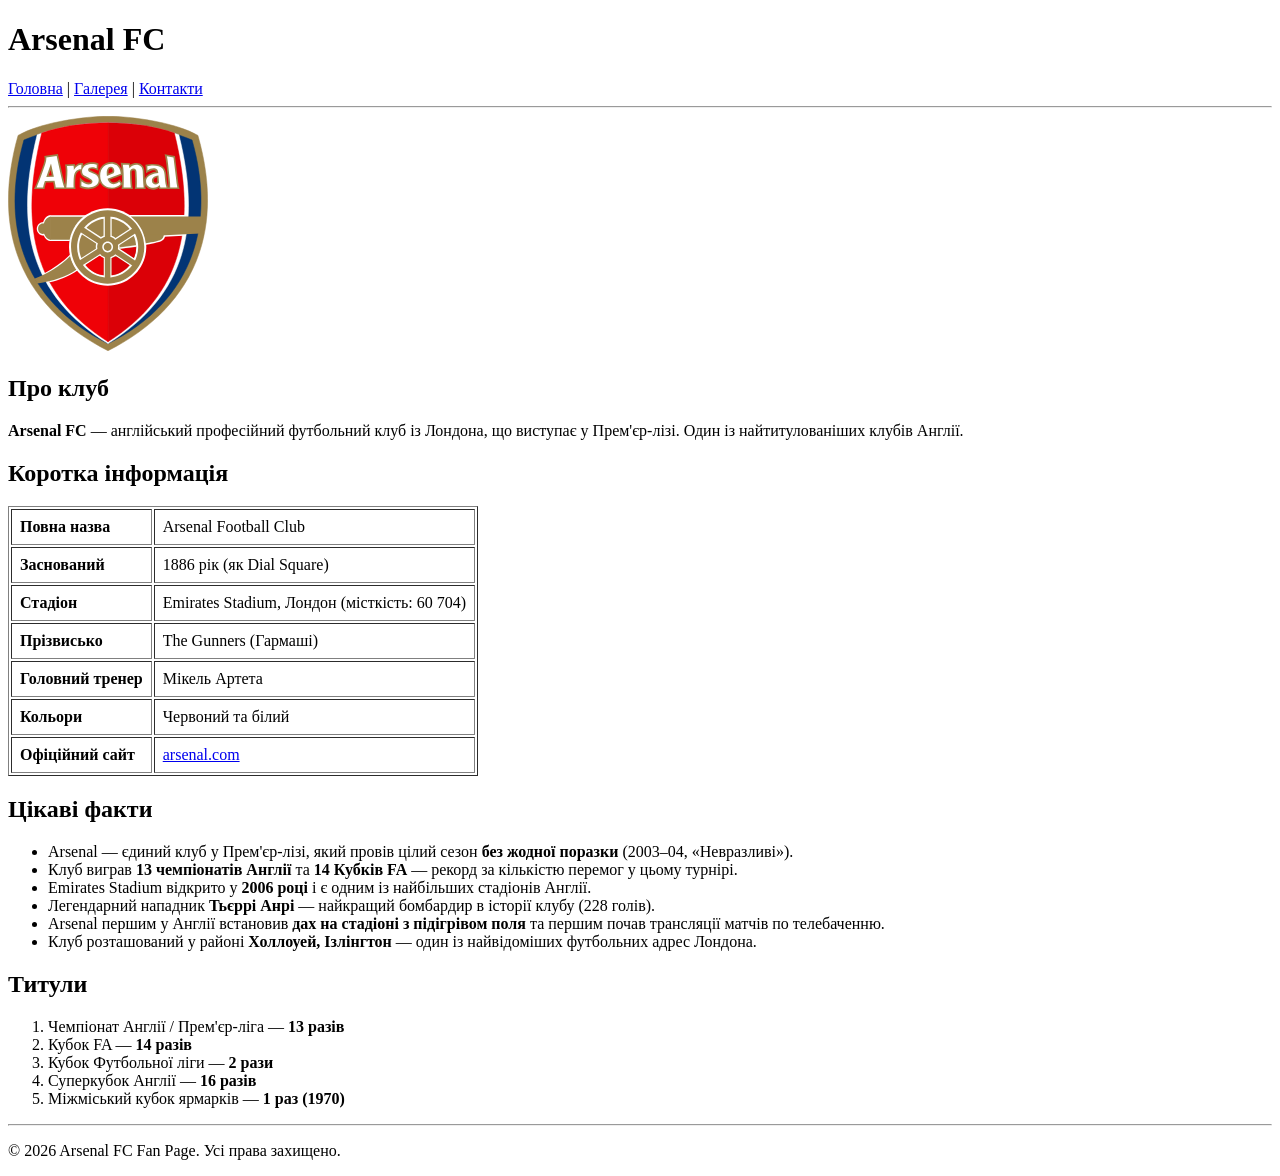
==== index.html @ 2aa46357 "Add Arsenal FC fan website Three-page HTML site about Arsenal FC: main page with club info and facts" ====
<!DOCTYPE html>
<html lang="uk">
<head>
    <meta charset="UTF-8">
    <title>Arsenal FC</title>
</head>
<body>

    <header>
        <h1>Arsenal FC</h1>
        <nav>
            <a href="index.html">Головна</a> |
            <a href="pages/gallery.html">Галерея</a> |
            <a href="pages/contact.html">Контакти</a>
        </nav>
        <hr>
    </header>

    <main>
        <section>
            <img src="photo/arsenal-logo.svg" alt="Arsenal FC логотип" width="200">

            <h2>Про клуб</h2>
            <p>
                <strong>Arsenal FC</strong> — англійський професійний футбольний клуб із Лондона,
                що виступає у Прем'єр-лізі. Один із найтитулованіших клубів Англії.
            </p>
        </section>

        <section>
            <h2>Коротка інформація</h2>
            <table border="1" cellpadding="8">
                <tr>
                    <td><strong>Повна назва</strong></td>
                    <td>Arsenal Football Club</td>
                </tr>
                <tr>
                    <td><strong>Заснований</strong></td>
                    <td>1886 рік (як Dial Square)</td>
                </tr>
                <tr>
                    <td><strong>Стадіон</strong></td>
                    <td>Emirates Stadium, Лондон (місткість: 60 704)</td>
                </tr>
                <tr>
                    <td><strong>Прізвисько</strong></td>
                    <td>The Gunners (Гармаші)</td>
                </tr>
                <tr>
                    <td><strong>Головний тренер</strong></td>
                    <td>Мікель Артета</td>
                </tr>
                <tr>
                    <td><strong>Кольори</strong></td>
                    <td>Червоний та білий</td>
                </tr>
                <tr>
                    <td><strong>Офіційний сайт</strong></td>
                    <td><a href="https://www.arsenal.com" target="_blank">arsenal.com</a></td>
                </tr>
            </table>
        </section>

        <section>
            <h2>Цікаві факти</h2>
            <ul>
                <li>Arsenal — єдиний клуб у Прем'єр-лізі, який провів цілий сезон <strong>без жодної поразки</strong> (2003–04, «Невразливі»).</li>
                <li>Клуб виграв <strong>13 чемпіонатів Англії</strong> та <strong>14 Кубків FA</strong> — рекорд за кількістю перемог у цьому турнірі.</li>
                <li>Emirates Stadium відкрито у <strong>2006 році</strong> і є одним із найбільших стадіонів Англії.</li>
                <li>Легендарний нападник <strong>Тьєррі Анрі</strong> — найкращий бомбардир в історії клубу (228 голів).</li>
                <li>Arsenal першим у Англії встановив <strong>дах на стадіоні з підігрівом поля</strong> та першим почав трансляції матчів по телебаченню.</li>
                <li>Клуб розташований у районі <strong>Холлоуей, Ізлінгтон</strong> — один із найвідоміших футбольних адрес Лондона.</li>
            </ul>
        </section>

        <section>
            <h2>Титули</h2>
            <ol>
                <li>Чемпіонат Англії / Прем'єр-ліга — <strong>13 разів</strong></li>
                <li>Кубок FA — <strong>14 разів</strong></li>
                <li>Кубок Футбольної ліги — <strong>2 рази</strong></li>
                <li>Суперкубок Англії — <strong>16 разів</strong></li>
                <li>Міжміський кубок ярмарків — <strong>1 раз (1970)</strong></li>
            </ol>
        </section>
    </main>

    <hr>
    <footer>
        <p>&copy; 2026 Arsenal FC Fan Page. Усі права захищено.</p>
    </footer>

</body>
</html>
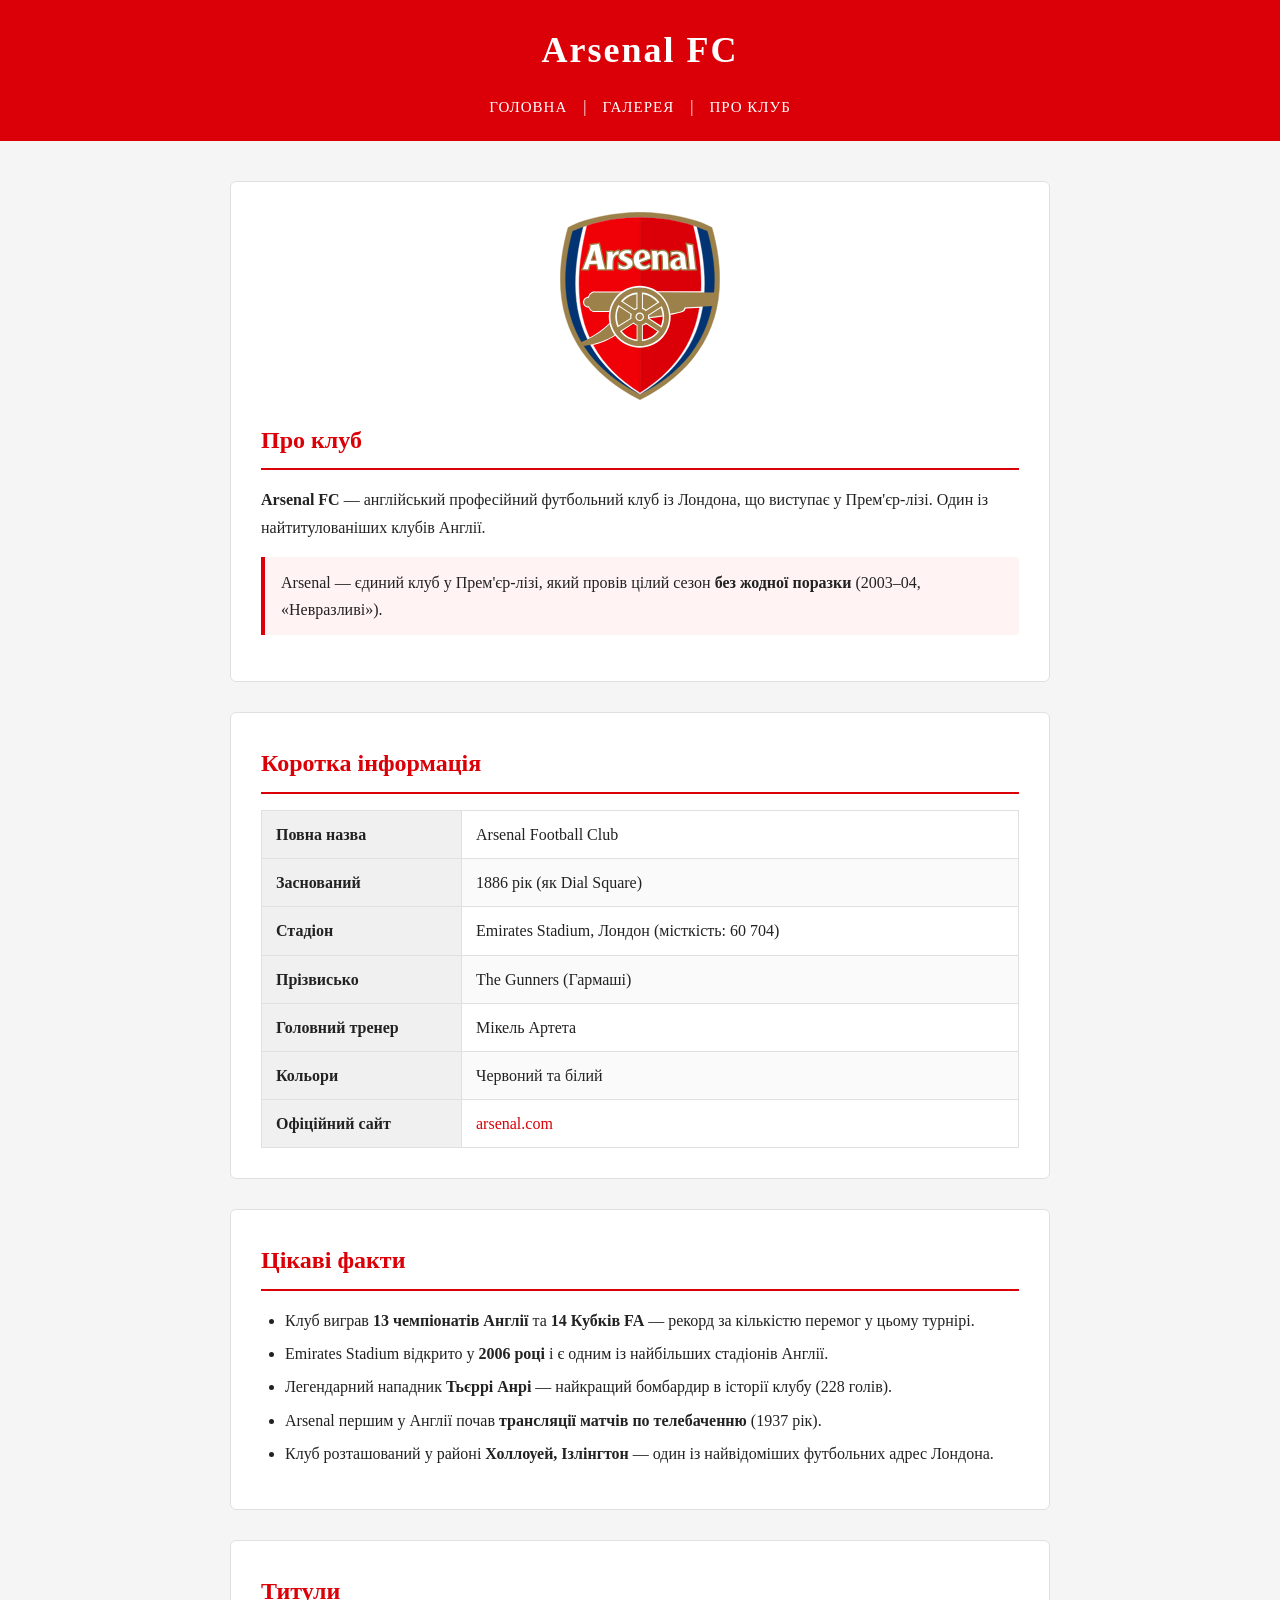
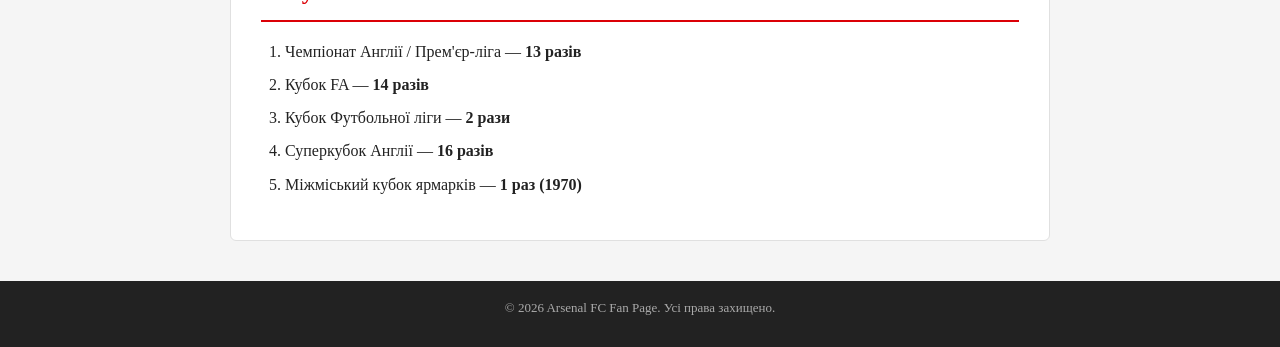
==== commit 8eff8252: "Add CSS styling to Arsenal FC fan website Created style.css with minimalist light theme (Arsenal red" ====
--- a/index.html
+++ b/index.html
@@ -3,6 +3,7 @@
 <head>
     <meta charset="UTF-8">
     <title>Arsenal FC</title>
+    <link rel="stylesheet" href="style.css">
 </head>
 <body>
 
@@ -11,25 +12,29 @@
         <nav>
             <a href="index.html">Головна</a> |
             <a href="pages/gallery.html">Галерея</a> |
-            <a href="pages/contact.html">Контакти</a>
+            <a href="pages/contact.html">Про клуб</a>
         </nav>
-        <hr>
     </header>
 
     <main>
-        <section>
-            <img src="photo/arsenal-logo.svg" alt="Arsenal FC логотип" width="200">
+        <section id="intro">
+            <img id="club-logo" src="photo/arsenal-logo.svg" alt="Arsenal FC логотип" width="160">
 
             <h2>Про клуб</h2>
             <p>
                 <strong>Arsenal FC</strong> — англійський професійний футбольний клуб із Лондона,
                 що виступає у Прем'єр-лізі. Один із найтитулованіших клубів Англії.
             </p>
+
+            <p class="highlight">
+                Arsenal — єдиний клуб у Прем'єр-лізі, який провів цілий сезон
+                <strong>без жодної поразки</strong> (2003–04, «Невразливі»).
+            </p>
         </section>
 
-        <section>
+        <section id="info">
             <h2>Коротка інформація</h2>
-            <table border="1" cellpadding="8">
+            <table>
                 <tr>
                     <td><strong>Повна назва</strong></td>
                     <td>Arsenal Football Club</td>
@@ -61,19 +66,18 @@
             </table>
         </section>
 
-        <section>
+        <section id="facts">
             <h2>Цікаві факти</h2>
             <ul>
-                <li>Arsenal — єдиний клуб у Прем'єр-лізі, який провів цілий сезон <strong>без жодної поразки</strong> (2003–04, «Невразливі»).</li>
                 <li>Клуб виграв <strong>13 чемпіонатів Англії</strong> та <strong>14 Кубків FA</strong> — рекорд за кількістю перемог у цьому турнірі.</li>
                 <li>Emirates Stadium відкрито у <strong>2006 році</strong> і є одним із найбільших стадіонів Англії.</li>
                 <li>Легендарний нападник <strong>Тьєррі Анрі</strong> — найкращий бомбардир в історії клубу (228 голів).</li>
-                <li>Arsenal першим у Англії встановив <strong>дах на стадіоні з підігрівом поля</strong> та першим почав трансляції матчів по телебаченню.</li>
+                <li>Arsenal першим у Англії почав <strong>трансляції матчів по телебаченню</strong> (1937 рік).</li>
                 <li>Клуб розташований у районі <strong>Холлоуей, Ізлінгтон</strong> — один із найвідоміших футбольних адрес Лондона.</li>
             </ul>
         </section>
 
-        <section>
+        <section id="titles">
             <h2>Титули</h2>
             <ol>
                 <li>Чемпіонат Англії / Прем'єр-ліга — <strong>13 разів</strong></li>
@@ -85,7 +89,6 @@
         </section>
     </main>
 
-    <hr>
     <footer>
         <p>&copy; 2026 Arsenal FC Fan Page. Усі права захищено.</p>
     </footer>
--- a/style.css
+++ b/style.css
@@ -0,0 +1,174 @@
+/* ===== ЗАГАЛЬНІ СТИЛІ ===== */
+* {
+    margin: 0;
+    padding: 0;
+    box-sizing: border-box;
+}
+
+body {
+    font-family: Georgia, 'Times New Roman', serif;
+    font-size: 16px;
+    color: #222222;
+    background-color: #f5f5f5;
+    line-height: 1.7;
+}
+
+/* ===== ХЕДЕР ===== */
+header {
+    background-color: #db0007;
+    color: #ffffff;
+    padding: 20px 40px;
+    text-align: center;
+}
+
+header h1 {
+    font-size: 36px;
+    letter-spacing: 2px;
+    margin-bottom: 12px;
+}
+
+/* ===== НАВІГАЦІЯ ===== */
+nav {
+    margin-top: 10px;
+}
+
+nav a {
+    color: #ffffff;
+    text-decoration: none;
+    font-size: 15px;
+    margin: 0 12px;
+    letter-spacing: 1px;
+    text-transform: uppercase;
+}
+
+nav a:hover {
+    text-decoration: underline;
+}
+
+/* ===== ГОЛОВНИЙ КОНТЕНТ ===== */
+main {
+    max-width: 860px;
+    margin: 40px auto;
+    padding: 0 20px;
+}
+
+/* ===== СЕКЦІЇ ===== */
+section {
+    background-color: #ffffff;
+    border: 1px solid #e0e0e0;
+    border-radius: 6px;
+    padding: 30px;
+    margin-bottom: 30px;
+}
+
+/* ===== ЗАГОЛОВКИ ===== */
+h2 {
+    font-size: 24px;
+    color: #db0007;
+    margin-bottom: 16px;
+    border-bottom: 2px solid #db0007;
+    padding-bottom: 8px;
+}
+
+h3 {
+    font-size: 18px;
+    color: #333333;
+    margin-top: 20px;
+    margin-bottom: 10px;
+}
+
+/* ===== ПАРАГРАФИ ===== */
+p {
+    margin-bottom: 12px;
+}
+
+/* ===== LOGO / ЕМБЛЕМА ===== */
+#club-logo {
+    display: block;
+    margin: 0 auto 20px auto;
+}
+
+/* ===== ТАБЛИЦЯ ===== */
+table {
+    width: 100%;
+    border-collapse: collapse;
+    margin-top: 10px;
+}
+
+table td {
+    padding: 10px 14px;
+    border: 1px solid #e0e0e0;
+}
+
+table tr:nth-child(even) {
+    background-color: #fafafa;
+}
+
+table td:first-child {
+    width: 200px;
+    background-color: #f0f0f0;
+}
+
+/* ===== СПИСКИ ===== */
+ul, ol {
+    padding-left: 24px;
+    margin-bottom: 12px;
+}
+
+li {
+    margin-bottom: 6px;
+}
+
+/* ===== ФІГУРИ / ФОТО ===== */
+figure {
+    margin: 20px 0;
+    text-align: center;
+}
+
+figure img {
+    border: 3px solid #e0e0e0;
+    border-radius: 4px;
+    max-width: 100%;
+}
+
+figcaption {
+    font-size: 13px;
+    color: #777777;
+    margin-top: 8px;
+    font-style: italic;
+}
+
+/* ===== ПОСИЛАННЯ ===== */
+a {
+    color: #db0007;
+    text-decoration: none;
+}
+
+a:hover {
+    text-decoration: underline;
+}
+
+/* ===== ФУТЕР ===== */
+footer {
+    background-color: #222222;
+    color: #aaaaaa;
+    text-align: center;
+    padding: 16px 20px;
+    font-size: 13px;
+}
+
+/* ===== HR ===== */
+hr {
+    border: none;
+    border-top: 1px solid #e0e0e0;
+    margin: 20px 0;
+}
+
+/* ===== КЛАС ДЛЯ ВИДІЛЕННЯ ВАЖЛИВОГО ФАКТУ ===== */
+.highlight {
+    background-color: #fff3f3;
+    border-left: 4px solid #db0007;
+    padding: 12px 16px;
+    margin: 16px 0;
+    border-radius: 0 4px 4px 0;
+}
